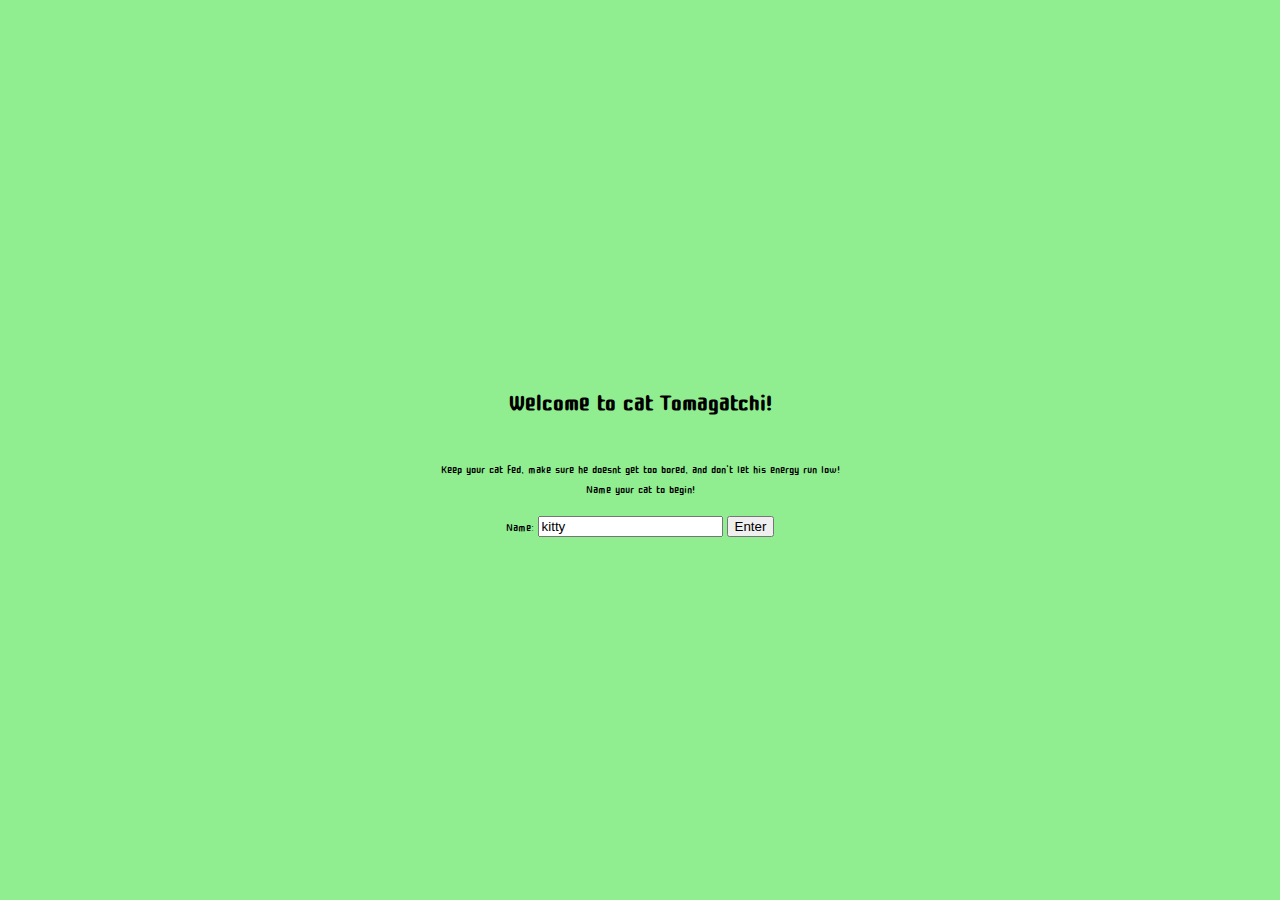
==== index.html @ 5c0f7102 "got the welcome page to display, need to figure out how to get it to fully disappear when the cats n" ====
<!DOCTYPE html>
<html lang="en">
<head>
    <meta charset="UTF-8">
    <meta http-equiv="X-UA-Compatible" content="IE=edge">
    <meta name="viewport" content="width=device-width, initial-scale=1.0">
    <title>Tamagotchi</title>
    
    <style>
        @import url('https://fonts.googleapis.com/css2?family=Cute+Font&display=swap');
        </style>
<link rel = 'stylesheet' href ='style.css'>
<script src="script.js" async defer></script>
</head>
<body>
    <div class="welcome-page">
        <h1>Welcome to cat Tomagatchi!</h1>
        <p>Keep your cat fed, make sure he doesnt get too bored, and don't let his energy run low!
        <br>
        Name your cat to begin!
        </p>
        <form class ='welcome-start'>
            <label for ='name'>Name:</label>
            <input type='text' class ='catName' value ='kitty' required>
            <button class='gameStartButton' type ='submit'>Enter</button>
        </form>
    </div>

<main>

   
    <div class ='container1'>
        <div>
            <div id= 'counter'>0</div>

            <div id ='name-box'></div>
        </div>
    </div>

    <div class="container2">
        <div id ='stats-box'>
            <div class = 'stats-bar' id='hunger-bar' style='--width:20' data-label ='hunger'>
            </div>
            <br>
            <div class = 'stats-bar' id='bored-bar' style='--width:20' data-label ='boredom'>
                
            </div>
            <br>
            <div class = 'stats-bar' id='energy-bar' style='--width:100' data-label ='energy'>
                
            </div>




        </div>
        


        <div class = catContainer> 
           <div class ='cat'>
               <div class="catHead"></div> 
                <div class ='ear'></div>
                <div class="earInside"></div>
                <div class="eye"></div>
                <div class="mouth"> </div>
                <div class="nose"></div>
                <div class="tail"></div>
                <div class="body"></div>
                <div class="bubble"></div>
                </div>

           </div>

        </div>
    </div>



    <div class= 'container3'>
        <div id ='action-box'>
            <button class ='button'id='feed'><img src ='images/foodbowl.png'> </br>feed</button>
            <button class ='button' id ='play'><img src ='images/yarn.png'><br>play</button>
            <button class ='button' id ='sleep'><img src ='images/catbed.png'><br>sleep</button>
    
          
        </div>
    </div>



</main>
</body>
</html>
---- style.css ----
body {
    background-color: lightgreen;
    font-family: 'Cute Font', cursive;

}


.container1 div{
display:flex;
justify-content: space-around;
}

.container2 {
    background-color: lightgreen;
    display: flex;
    position:relative;
    width: 100%;
    height: 500px;
    align-items: center;
}

.container3 div {
    display: flex;
    padding: 2%;
    position:absolute;
    bottom: 10%;
    justify-content: space-around;
    width:100%;
    height:130px;
}

/* #welcome {
    text-align: center;
   border-style: dashed;
   padding-left: 10%;
   padding-right: 10%;
    /* position: absolute; */
    /* top: 20%; */
    /* left: 30%; */
    /* font-size: 150px;
    background-color: pink;
    border-radius: 5%;
} */

/* #play-button {
    padding-left: 10%;
    padding-right: 10%;
    text-align: center;
    margin-top: 50px;
    background-color: lightgray;
    font-size: 50px;
    font-family: 'Cute Font', cursive;
    border-style: solid;
    border-radius: 3%;
} */



#age {
    flex: 2;
}

#name-box {
    flex: 3;
}

/* ----------start of cat-------------------- */


.cat {
    position: absolute;
    bottom: 30%;
    right: 35%;
    
}

.catHead {
    background-color: #f19b1a;
    height: 70px;
    width: 80px;
    border-radius: 80px 80px 80px 80px;
    position: absolute;
    bottom: 100px;
    right: 90px;
}


.ear {
    height: 18px;
    width: 15px;
    background-color: #f19b1a;
    position: absolute;
    bottom: 164px;
    right: 135px;
    border-radius: 10px 25px 0 0;
    box-shadow: 30px 0 #f19b1a;
}

.earInside {
    height: 11px;
    width: 9px;
    background-color: white;
    position: absolute;
    bottom: 168px;
    right: 138px;
    border-radius: 10px 25px 20px 10px;
    box-shadow: 30px 0 white;
}

.eye,
.eye:before {
    height: 7px;
    width: 10px;
    border: 1px solid #2c2c2c;
    position: absolute;
    border-radius: 50%;
    background-color: black;
    box-shadow: 30px 0 black;
}

.eye {
    bottom: 135px;
    right: 140px;
}


.nose {
    background-color: #ffffff;
    height: 12px;
    width: 12px;
    border-radius: 50%;
    position: absolute;
    bottom: 120px;
    right: 130px;
    box-shadow: 12px 0 white;
}

.nose:before {
    content: '';
    width: 12px;
    height: 8px;
    position: absolute;
    background-color: white;
    left: 6px;

}

.nose:after {
    content: "";
    position: absolute;
    height: 0;
    width: 0;
    border-top: 8px solid #f19b1a;
    border-left: 5px solid transparent;
    border-right: 5px solid transparent;
    bottom: 7px;
    left: 6px;
}

.mouth {
    background-color: lightpink;
    height: 15px;
    width: 17px;
    position: absolute;
    border-radius: 0 0 5px 5px;
    bottom: 115px;
    right: 122px;
    animation: mouth-move 2s infinite;
    transform-origin: top;
}

@keyframes mouth-move {
    50% {
        transform: scaleY(0.9);
    }
}

.body {
    background-color: #f19b1a;
    height: 110px;
    width: 110px;
    position: absolute;
    right: 75px;
    bottom: 0;
    border-radius: 60px 60px 0 0;
    animation: breath 8s infinite ;
    transform-origin: bottom;
}

@keyframes breath {
    100% {
        transform: scale(0.9, 1.0);
        /* transform: scaleX(0.9); */
    }
}


.tail {
    background-color: darkorange;
    height: 20px;
    width: 100px;
    position: absolute;
    right: 150px;
    bottom: 0;
    border-radius: 20px 0 0 20px;
}


.body:before {
    content: '';
    position: absolute;
    background-color: white;
    height: 12px;
    width: 30px;
    border-radius: 6px;
    bottom: 0;
    left: 22px;
    box-shadow: 45px 0 white;
}

/* .bubble {
    height: 20px;
    width: 20px;
    background-color: rgba(255,255,255,0.4);
    position: absolute;
    left: 65px;
    top: 20px;
    border-radius: 50px 50px 50px 5px;
    animation: bubble-scale 2s infinite;
} */

/* @keyframes bubble-scale {
    50% {
        transform: scale(1.6)
    }
    
} */
/* ---------end of cat-------------------- */


#stats-box {
    flex: 2;
    border-color: pink;
}

#action-box img{
    width:100%;
    max-width:100px;
}



/* .stats-bar {
    background-color:pink;
    border: 4px;
    border-style: solid;
    border-radius: 15px;
    text-align: center;

} */


.button {
    background-color: Transparent;
    /* background-repeat:no-repeat; */
    border: none;  
}


*, *::before, *::after {
    box-sizing: border-box;
}

body {
    padding: 0;
    margin: 0;
}

#hunger-bar {
    position: relative;
    width: 400px;
    height: 2em;
    background-color: grey;
    border-radius: 1.5em;
    color: white;
    
}

#hunger-bar::before{
    content: attr(data-label);
    display: flex;
    align-items: center;
    position: absolute;
    left: .13em;
    top: .13em;
    bottom: .3em;
    width: calc(var(--width, 0) * 1%); 
    min-width: .1rem;
    max-width: calc(100% - .3em);
    background-color: pink;
    border-radius: 1.5em;
    padding: .4em;
    font-size: 30px;
}


#bored-bar {
    position: relative;
    width: 400px;
    height: 2em;
    background-color: grey;
    border-radius: 1.5em;
    color:white;
}

#bored-bar::before{
    content: attr(data-label);
    display: flex;
    align-items: center;
    position: absolute;
    left: .13em;
    top: .13em;
    bottom: .3em;
    width: calc(var(--width, 0) * 1%); 
    min-width: 2rem;
    max-width: calc(100% - .3em);
    background-color: pink;
    border-radius: 1.5em;
    padding: .4em;
    font-size: 30px;
}

#energy-bar {
    position: relative;
    width: 400px;
    height: 2em;
    background-color: grey;
    border-radius: 1.5em;
    color:white;
}

#energy-bar::before{
    content: attr(data-label);
    display: flex;
    align-items: center;
    position: absolute;
    left: .13em;
    top: .13em;
    bottom: .3em;
    width: calc(var(--width, 0) * 1%); 
    /* min-width: .01rem; */
    max-width: calc(100% - .3em);
    background-color: pink;
    border-radius: 1.5em;
    padding: .4em;
    font-size: 30px;
}


/* .stats-bar::after{
    content: 'full';
    display: flex;
    align-items: center;
    position: absolute;
    left: 10em;
    top: .5em;
    bottom: .5em;
    font-size: 30px;
} */



#counter {
    background-color: pink;
    display: flex;
    border-radius: 20%;
    width: 100px;
    height: 100px;
    font-size: 6em;
    align-items: center;
    border-style: solid;
    border-color: grey;
    margin-left: 120px;
    margin-top: 30px;
}


.welcome-page {
    position: absolute;
    z-index: 1;
    height: 100%;
    width:100%;
    display: flex;
    flex-direction: column;
    justify-content: center;
    background-color: lightgreen;
    text-align: center;
}
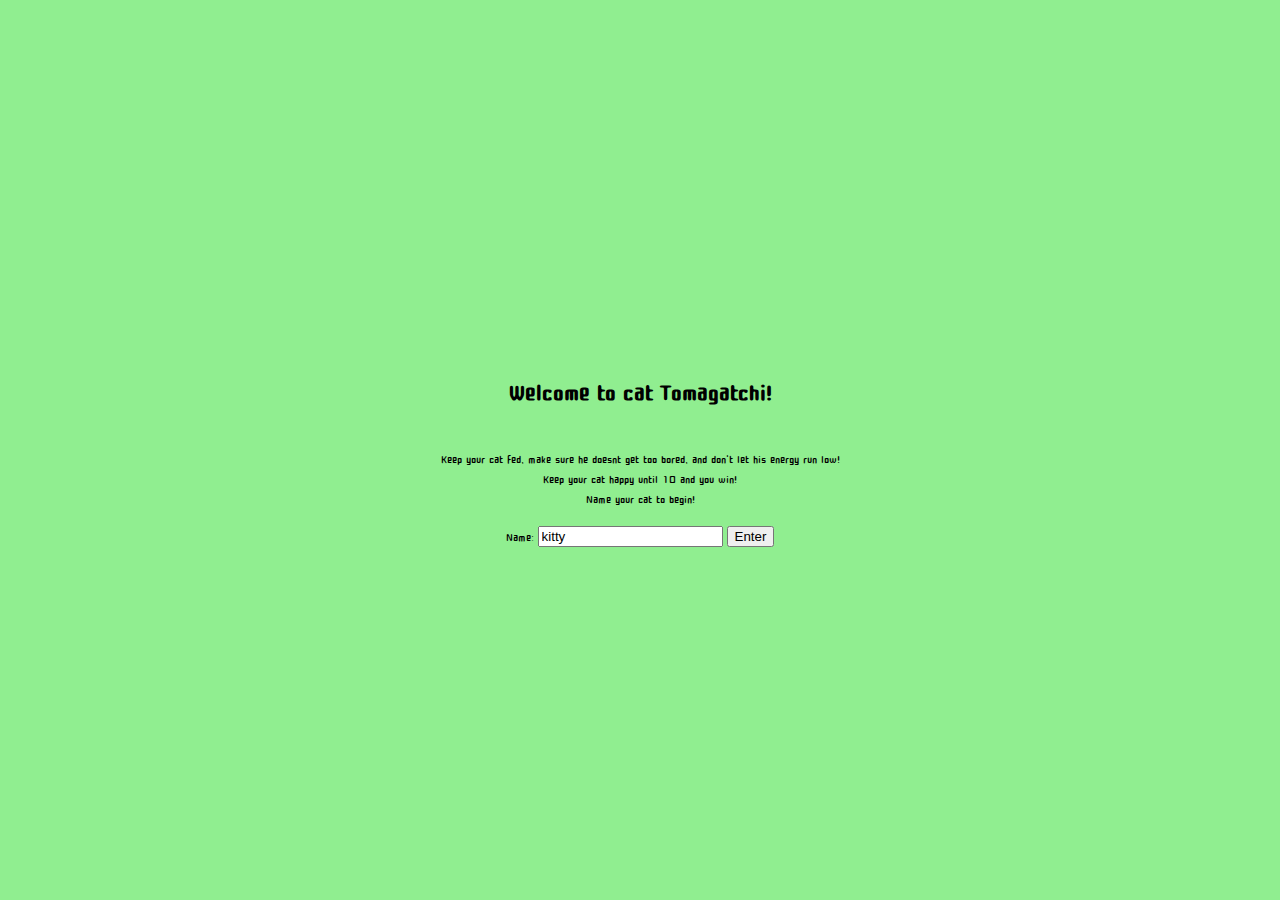
==== commit 1cb8626b: "added some css to name" ====
--- a/index.html
+++ b/index.html
@@ -5,7 +5,9 @@
     <meta http-equiv="X-UA-Compatible" content="IE=edge">
     <meta name="viewport" content="width=device-width, initial-scale=1.0">
     <title>Tamagotchi</title>
-    
+
+    <script src="https://code.jquery.com/jquery-3.6.0.slim.js" integrity="sha256-HwWONEZrpuoh951cQD1ov2HUK5zA5DwJ1DNUXaM6FsY=" crossorigin="anonymous"></script>
+
     <style>
         @import url('https://fonts.googleapis.com/css2?family=Cute+Font&display=swap');
         </style>
@@ -13,18 +15,36 @@
 <script src="script.js" async defer></script>
 </head>
 <body>
-    <div class="welcome-page">
+   <div class="welcome-page">
         <h1>Welcome to cat Tomagatchi!</h1>
-        <p>Keep your cat fed, make sure he doesnt get too bored, and don't let his energy run low!
+        <p>Keep your cat fed, make sure he doesnt get too bored, and don't let his energy run low!<br>
+        Keep your cat happy until 10 and you win!
         <br>
         Name your cat to begin!
         </p>
         <form class ='welcome-start'>
             <label for ='name'>Name:</label>
-            <input type='text' class ='catName' value ='kitty' required>
-            <button class='gameStartButton' type ='submit'>Enter</button>
+            <input type='text' id ='catName' value='kitty' required></label>
+            <button class='gameStartButton' type ='button'>Enter</button>
         </form>
     </div>
+
+
+    <!-- <div class="loser-page">
+        <h1>Oh, no! Your cat ran away!</h1>
+        <p>You couldn't keep up with his needs. Do you want adopt another and try again? </p>
+        <br>
+        Click enter to try again!
+        <button class='gameStartButton' type ='button'>Enter</button>
+    </div>
+
+    <div class="winner-page">
+        <h1> Yay!! You kept your cat happy for 10 good years! </h1>
+        <p>Since you're such a good cat owner, you can adopt another cat. 
+        Click enter to play again! </p>
+        <button class='gameStartButton' type ='button'>Enter</button>
+
+    </div>  -->
 
 <main>
 
@@ -33,7 +53,7 @@
         <div>
             <div id= 'counter'>0</div>
 
-            <div id ='name-box'></div>
+            <div id ='name-box'>name placeholder</div>
         </div>
     </div>
 
--- a/style.css
+++ b/style.css
@@ -56,14 +56,38 @@
 } */
 
 
-
+/* 
 #age {
+    margin-left: 10px;
+} */
+
+#name-box {
     flex: 2;
-}
-
-#name-box {
-    flex: 3;
-}
+    font-size: 6em;
+    border-style: solid;
+    margin: 10px 10px 0 30px;
+    background-color: pink;
+    border-radius: 1em;
+    border-color: grey;
+    position: relative;
+}
+
+
+#counter {
+    background-color: pink;
+    display: flex;
+    border-radius: 20%;
+    width: 100px;
+    height: 100px;
+    font-size: 6em;
+    align-items: center;
+    border-style: solid;
+    border-color: grey;
+    margin-left: 80px;
+    margin-top: 30px;
+    margin-right: 20px;
+}
+
 
 /* ----------start of cat-------------------- */
 
@@ -358,32 +382,8 @@
 }
 
 
-/* .stats-bar::after{
-    content: 'full';
-    display: flex;
-    align-items: center;
-    position: absolute;
-    left: 10em;
-    top: .5em;
-    bottom: .5em;
-    font-size: 30px;
-} */
-
-
-
-#counter {
-    background-color: pink;
-    display: flex;
-    border-radius: 20%;
-    width: 100px;
-    height: 100px;
-    font-size: 6em;
-    align-items: center;
-    border-style: solid;
-    border-color: grey;
-    margin-left: 120px;
-    margin-top: 30px;
-}
+
+
 
 
 .welcome-page {
@@ -397,4 +397,29 @@
     background-color: lightgreen;
     text-align: center;
 }
-
+/* 
+.loser-page {
+    position: absolute;
+    /* z-index: 1;
+    height: 100%;
+    width:100%;
+    display: flex;
+    flex-direction: column;
+    justify-content: center;
+    background-color: lightgreen;
+    text-align: center;
+}
+*/
+
+
+.winner-page {
+    position: absolute;
+    /* z-index: 1; */
+    height: 100%;
+    width:100%;
+    display: flex;
+    flex-direction: column;
+    justify-content: center;
+    background-color: lightgreen;
+    text-align: center;
+} */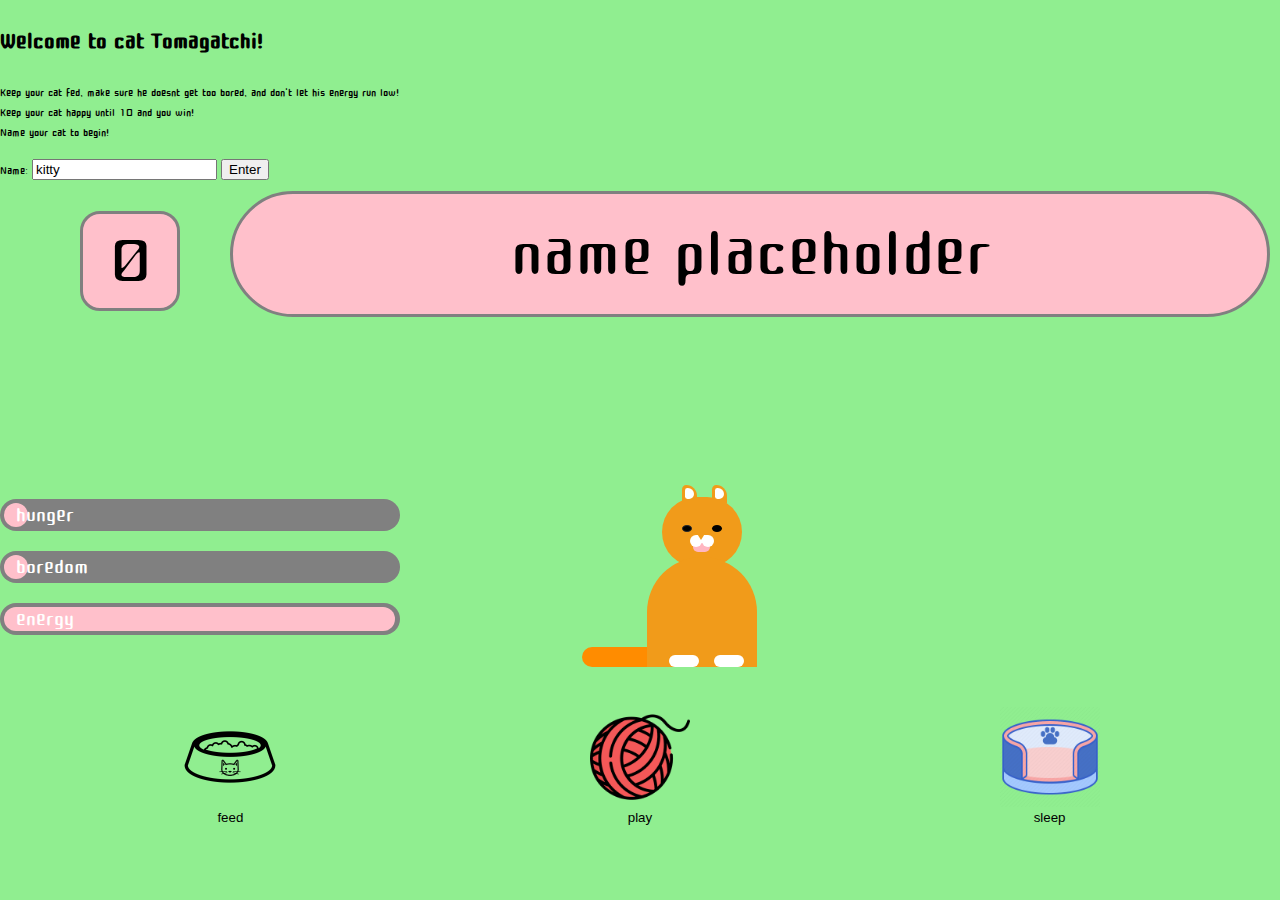
==== commit e1e31b2e: "stopped using pseudo elements as the DOM cannot access those, used Span instead, now the progress ba" ====
--- a/index.html
+++ b/index.html
@@ -60,14 +60,17 @@
     <div class="container2">
         <div id ='stats-box'>
             <div class = 'stats-bar' id='hunger-bar' style='--width:20' data-label ='hunger'>
-            </div>
+                <span id ='hunger-bar-progress'>hunger</span>
+            </div> 
             <br>
             <div class = 'stats-bar' id='bored-bar' style='--width:20' data-label ='boredom'>
-                
+                <span id ='bored-bar-progress'>boredom</span>
+
             </div>
             <br>
             <div class = 'stats-bar' id='energy-bar' style='--width:100' data-label ='energy'>
-                
+                <span id ='energy-bar-progress'>energy</span>
+
             </div>
 
 
--- a/style.css
+++ b/style.css
@@ -311,7 +311,7 @@
     
 }
 
-#hunger-bar::before{
+/* #hunger-bar::before{
     content: attr(data-label);
     display: flex;
     align-items: center;
@@ -326,8 +326,41 @@
     border-radius: 1.5em;
     padding: .4em;
     font-size: 30px;
-}
-
+} */
+
+/* #hunger-bar::before{
+    content: attr(data-label);
+    display: flex;
+    align-items: center;
+    position: absolute;
+    left: .13em;
+    top: .13em;
+    bottom: .3em;
+    width: 1%; 
+    min-width: .1rem;
+    max-width: calc(100% - .3em);
+    background-color: pink;
+    border-radius: 1.5em;
+    padding: .4em;
+    font-size: 30px;
+} */
+
+#hunger-bar-progress{
+    display: flex;
+    align-items: center;
+    position: absolute;
+    left: .13em;
+    top: .13em;
+    bottom: .3em;
+    width: 0%; 
+    min-width: .1rem;
+    max-width: calc(100% - .3em);
+    background-color: pink;
+    border-radius: 1.5em;
+    padding: .4em;
+    font-size: 30px;
+    font-color: black;
+}
 
 #bored-bar {
     position: relative;
@@ -338,16 +371,15 @@
     color:white;
 }
 
-#bored-bar::before{
-    content: attr(data-label);
+#bored-bar-progress{
     display: flex;
     align-items: center;
     position: absolute;
     left: .13em;
     top: .13em;
     bottom: .3em;
-    width: calc(var(--width, 0) * 1%); 
-    min-width: 2rem;
+    width: 0%; 
+    min-width: .1rem;
     max-width: calc(100% - .3em);
     background-color: pink;
     border-radius: 1.5em;
@@ -364,15 +396,14 @@
     color:white;
 }
 
-#energy-bar::before{
-    content: attr(data-label);
+#energy-bar-progress{
     display: flex;
     align-items: center;
     position: absolute;
     left: .13em;
     top: .13em;
     bottom: .3em;
-    width: calc(var(--width, 0) * 1%); 
+    width: 100%; 
     /* min-width: .01rem; */
     max-width: calc(100% - .3em);
     background-color: pink;
@@ -385,7 +416,7 @@
 
 
 
-
+/* 
 .welcome-page {
     position: absolute;
     z-index: 1;
@@ -396,7 +427,7 @@
     justify-content: center;
     background-color: lightgreen;
     text-align: center;
-}
+} */
 /* 
 .loser-page {
     position: absolute;
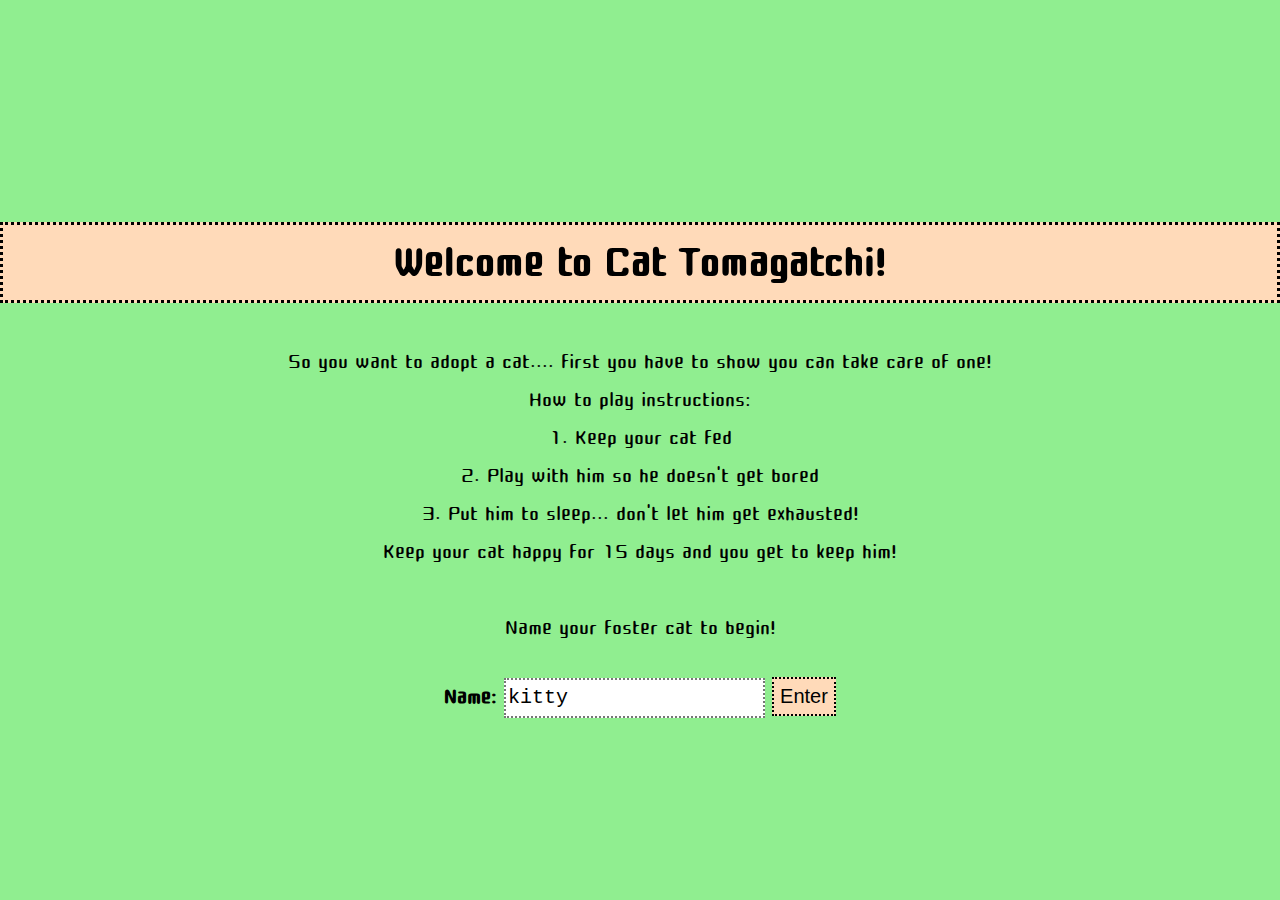
==== commit 6d5bffe8: "cleaned up some code and adding more css" ====
--- a/index.html
+++ b/index.html
@@ -16,11 +16,18 @@
 </head>
 <body>
    <div class="welcome-page">
-        <h1>Welcome to cat Tomagatchi!</h1>
-        <p>Keep your cat fed, make sure he doesnt get too bored, and don't let his energy run low!<br>
-        Keep your cat happy until 10 and you win!
+        <h1>Welcome to Cat Tomagatchi!</h1>
+        <p>So you want to adopt a cat.... first you have to show you can take care of one!
         <br>
-        Name your cat to begin!
+        <span id ='instructions'>How to play instructions: <br>
+        1. Keep your cat fed<br>
+        2. Play with him so he doesn't get bored<br>
+        3. Put him to sleep... don't let him get exhausted!<br>
+        </span>
+        Keep your cat happy for 15 days and you get to keep him!
+        <br>
+        <br>
+        Name your foster cat to begin!
         </p>
         <form class ='welcome-start'>
             <label for ='name'>Name:</label>
@@ -30,27 +37,34 @@
     </div>
 
 
-    <!-- <div class="loser-page">
+
+    
+    <div class="loser-page">
+        <form class ='play-again'>
         <h1>Oh, no! Your cat ran away!</h1>
-        <p>You couldn't keep up with his needs. Do you want adopt another and try again? </p>
+        <p>You couldn't keep up with his needs. Do you want foster another and try again? </p>
         <br>
         Click enter to try again!
-        <button class='gameStartButton' type ='button'>Enter</button>
+        <button class='playAgainButton' type ='button'>Play again!</button>
+        </form>
     </div>
 
     <div class="winner-page">
-        <h1> Yay!! You kept your cat happy for 10 good years! </h1>
-        <p>Since you're such a good cat owner, you can adopt another cat. 
-        Click enter to play again! </p>
-        <button class='gameStartButton' type ='button'>Enter</button>
+        <form class ='play-again'>
+        <h1> Yay!! You kept your foster cat happy for 15 days! </h1>
+        <p>Since you took such good care of your kitty, you can foster another! <br>
+        Click to foster another cat! </p>
+        <button class='playAgainButton' type ='button'>Play again!</button>
+    </form>
+    </div>
 
-    </div>  -->
 
 <main>
 
    
     <div class ='container1'>
         <div>
+            <div class ='counterTitle'>days</div>
             <div id= 'counter'>0</div>
 
             <div id ='name-box'>name placeholder</div>
@@ -58,20 +72,25 @@
     </div>
 
     <div class="container2">
-        <div id ='stats-box'>
-            <div class = 'stats-bar' id='hunger-bar' style='--width:20' data-label ='hunger'>
-                <span id ='hunger-bar-progress'>hunger</span>
-            </div> 
+     
+        <div id ='stats'>
+
+            <div class = 'stats-box'>
+                <div class = 'stats-bar' id='hunger-bar'>
+                    hunger
+                
+                </div> </div>
+
             <br>
-            <div class = 'stats-bar' id='bored-bar' style='--width:20' data-label ='boredom'>
-                <span id ='bored-bar-progress'>boredom</span>
-
-            </div>
+            <div class = 'stats-box'>
+                <div class = 'stats-bar' id='bored-bar' >
+                    boredom
+            </div></div>
             <br>
-            <div class = 'stats-bar' id='energy-bar' style='--width:100' data-label ='energy'>
-                <span id ='energy-bar-progress'>energy</span>
-
-            </div>
+            <div class = 'stats-box'>
+                <div class = 'stats-bar' id='energy-bar' >
+                    energy
+            </div></div>
 
 
 
@@ -83,6 +102,7 @@
         <div class = catContainer> 
            <div class ='cat'>
                <div class="catHead"></div> 
+               <div class="whisker"></div>
                 <div class ='ear'></div>
                 <div class="earInside"></div>
                 <div class="eye"></div>
--- a/style.css
+++ b/style.css
@@ -1,8 +1,9 @@
 
 body {
-    background-color: lightgreen;
+    /* background-color: lightgreen; */
     font-family: 'Cute Font', cursive;
-
+    background-image: url("images/background.jpeg");
+    background-size: cover;
 }
 
 
@@ -12,7 +13,8 @@
 }
 
 .container2 {
-    background-color: lightgreen;
+    left: 20px;
+    /* background-color: lightgreen; */
     display: flex;
     position:relative;
     width: 100%;
@@ -61,33 +63,40 @@
     margin-left: 10px;
 } */
 
+
 #name-box {
     flex: 2;
-    font-size: 6em;
-    border-style: solid;
+    display: flex;
+    font-size: 4em;
+    border-style: dotted;
     margin: 10px 10px 0 30px;
-    background-color: pink;
-    border-radius: 1em;
+    background-color:peachpuff;
+    /* border-radius: 1em; */
     border-color: grey;
-    position: relative;
+    height:80px;
+    margin-top: .5em;
 }
 
 
 #counter {
-    background-color: pink;
-    display: flex;
-    border-radius: 20%;
-    width: 100px;
-    height: 100px;
+    background-color:peachpuff;
+    display: flex;
+    /* border-radius: 20%; */
+    /* width: px; */
+    height: 80px;
+    width:80px;
     font-size: 6em;
     align-items: center;
-    border-style: solid;
+    border-style: dotted;
     border-color: grey;
     margin-left: 80px;
     margin-top: 30px;
     margin-right: 20px;
 }
 
+.days {
+    
+}
 
 /* ----------start of cat-------------------- */
 
@@ -230,7 +239,7 @@
     border-radius: 20px 0 0 20px;
 }
 
-
+/* 
 .body:before {
     content: '';
     position: absolute;
@@ -241,7 +250,7 @@
     bottom: 0;
     left: 22px;
     box-shadow: 45px 0 white;
-}
+} */
 
 /* .bubble {
     height: 20px;
@@ -263,73 +272,57 @@
 /* ---------end of cat-------------------- */
 
 
-#stats-box {
-    flex: 2;
-    border-color: pink;
-}
+
 
 #action-box img{
     width:100%;
     max-width:100px;
 }
 
-
-
-/* .stats-bar {
-    background-color:pink;
-    border: 4px;
-    border-style: solid;
-    border-radius: 15px;
-    text-align: center;
-
-} */
-
-
-.button {
-    background-color: Transparent;
-    /* background-repeat:no-repeat; */
-    border: none;  
-}
-
-
-*, *::before, *::after {
-    box-sizing: border-box;
-}
-
-body {
-    padding: 0;
-    margin: 0;
-}
-
-#hunger-bar {
+.stats-box{
     position: relative;
     width: 400px;
     height: 2em;
     background-color: grey;
     border-radius: 1.5em;
     color: white;
-    
-}
-
-/* #hunger-bar::before{
-    content: attr(data-label);
+
+}
+
+.stats-bar {
     display: flex;
     align-items: center;
-    position: absolute;
-    left: .13em;
-    top: .13em;
-    bottom: .3em;
-    width: calc(var(--width, 0) * 1%); 
-    min-width: .1rem;
+    padding: .4em;
+    font-size: 30px;
+    border-style: solid 0.1px;
+    width: 400px;
+    height: .8em !important;
+    min-width: .05rem;
     max-width: calc(100% - .3em);
+    border-radius: 1.5em;
+    color: white; 
+    width: 0%;
+    height: 100%;
     background-color: pink;
-    border-radius: 1.5em;
-    padding: .4em;
-    font-size: 30px;
-} */
-
-/* #hunger-bar::before{
-    content: attr(data-label);
+    position: absolute;
+    top: 4px;
+    left: 4px;
+
+    position: absolute;
+  
+}
+
+#hunger-bar {
+    bottom: 10px;
+}
+
+/* #bar-text {
+    font-size: 36px;
+
+
+} */
+
+/* #hunger-bar-progress{
     display: flex;
     align-items: center;
     position: absolute;
@@ -345,78 +338,64 @@
     font-size: 30px;
 } */
 
-#hunger-bar-progress{
-    display: flex;
-    align-items: center;
-    position: absolute;
-    left: .13em;
-    top: .13em;
-    bottom: .3em;
-    width: 0%; 
-    min-width: .1rem;
-    max-width: calc(100% - .3em);
-    background-color: pink;
-    border-radius: 1.5em;
-    padding: .4em;
-    font-size: 30px;
-    font-color: black;
-}
-
-#bored-bar {
-    position: relative;
-    width: 400px;
-    height: 2em;
-    background-color: grey;
-    border-radius: 1.5em;
-    color:white;
-}
-
-#bored-bar-progress{
-    display: flex;
-    align-items: center;
-    position: absolute;
-    left: .13em;
-    top: .13em;
-    bottom: .3em;
-    width: 0%; 
-    min-width: .1rem;
-    max-width: calc(100% - .3em);
-    background-color: pink;
-    border-radius: 1.5em;
-    padding: .4em;
-    font-size: 30px;
-}
-
-#energy-bar {
-    position: relative;
-    width: 400px;
-    height: 2em;
-    background-color: grey;
-    border-radius: 1.5em;
-    color:white;
-}
-
-#energy-bar-progress{
-    display: flex;
-    align-items: center;
-    position: absolute;
-    left: .13em;
-    top: .13em;
-    bottom: .3em;
-    width: 100%; 
-    /* min-width: .01rem; */
-    max-width: calc(100% - .3em);
-    background-color: pink;
-    border-radius: 1.5em;
-    padding: .4em;
-    font-size: 30px;
-}
-
-
-
-
-
-/* 
+
+.button {
+    background-color: Transparent;
+    /* background-repeat:no-repeat; */
+    border: none;  
+}
+
+
+*, *::before, *::after {
+    box-sizing: border-box;
+}
+
+body {
+    padding: 0;
+    margin: 0;
+}
+
+
+#energy-bar{ 
+    width: 100%; /* this starts at 100 because the cat starts with full energy */
+    max-width: calc(100% -.3em);
+}
+
+h1 {
+    border-style: dotted;
+    background-color: peachpuff;
+}
+
+p {
+    margin-top: 0px;
+}
+
+#catName {
+    height:2em;
+    border-style: dotted;
+    font-size: 20px;
+    font-family: 'Courier New', Courier, monospace;
+}
+
+.welcome-start {
+    font-size: 30px;
+    font-weight: bolder;
+}
+
+.gameStartButton {
+    font-size: 20px;;
+    border-style: dotted;
+    padding: .3em;
+    background-color: peachpuff;
+}
+
+.playAgainButton {
+    font-size: 20px;;
+    border-style: dotted;
+    padding: .3em;
+    background-color: peachpuff;
+}
+
 .welcome-page {
     position: absolute;
     z-index: 1;
@@ -427,30 +406,36 @@
     justify-content: center;
     background-color: lightgreen;
     text-align: center;
-} */
-/* 
+    font-size: 30px;
+}
+
+
 .loser-page {
     position: absolute;
-    /* z-index: 1;
+    z-index: 1;
     height: 100%;
     width:100%;
-    display: flex;
+    display: none;
     flex-direction: column;
     justify-content: center;
     background-color: lightgreen;
     text-align: center;
-}
-*/
+    font-size: 30px;
+
+}
+
 
 
 .winner-page {
     position: absolute;
-    /* z-index: 1; */
+    z-index: 1;
     height: 100%;
     width:100%;
-    display: flex;
+    display: none;
     flex-direction: column;
     justify-content: center;
     background-color: lightgreen;
     text-align: center;
-} */+    font-size: 30px;
+
+} ;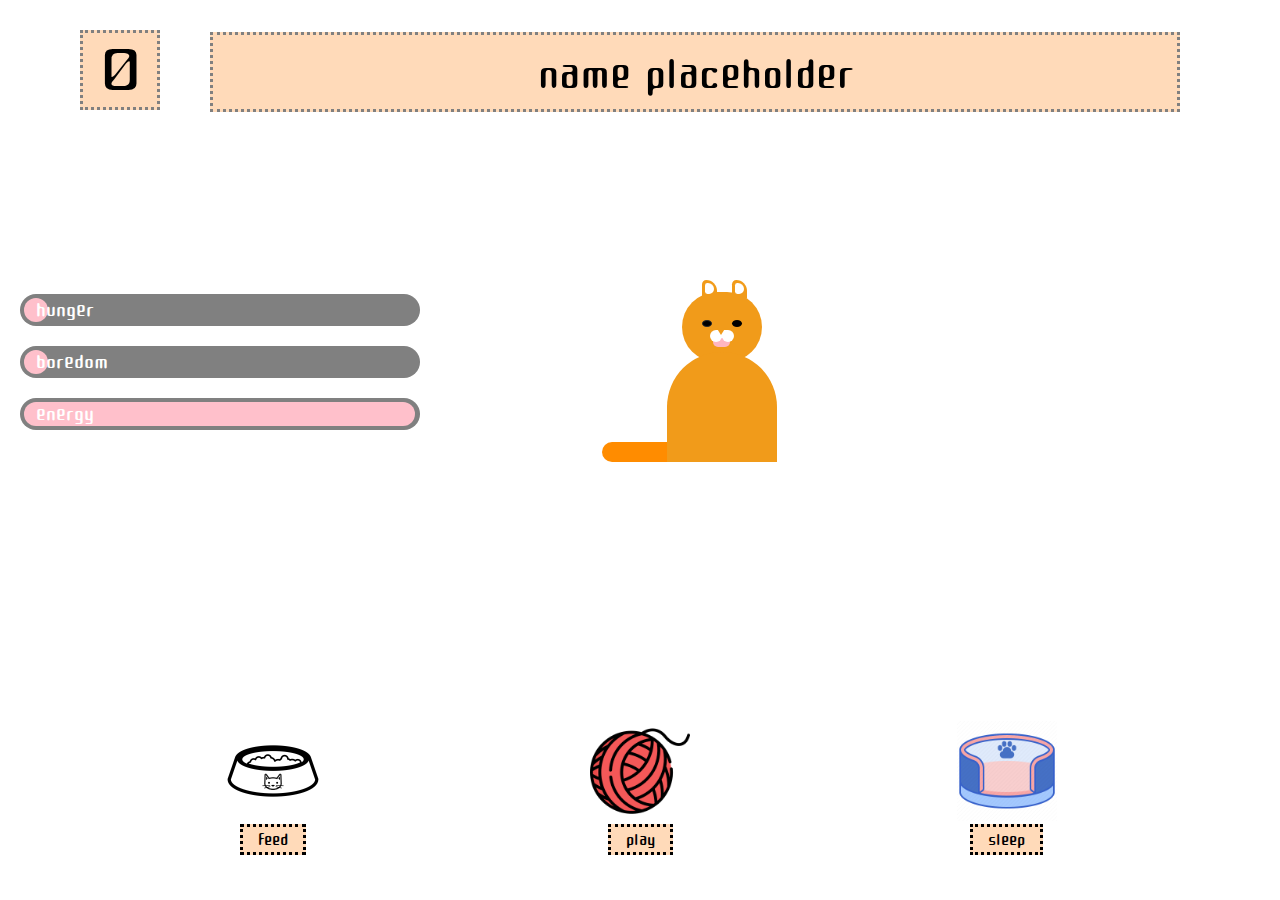
==== commit 0b0f744f: "made cat fade out function" ====
--- a/index.html
+++ b/index.html
@@ -15,7 +15,7 @@
 <script src="script.js" async defer></script>
 </head>
 <body>
-   <div class="welcome-page">
+   <!-- <div class="welcome-page">
         <h1>Welcome to Cat Tomagatchi!</h1>
         <p>So you want to adopt a cat.... first you have to show you can take care of one!
         <br>
@@ -34,7 +34,7 @@
             <input type='text' id ='catName' value='kitty' required></label>
             <button class='gameStartButton' type ='button'>Enter</button>
         </form>
-    </div>
+    </div> -->
 
 
 
@@ -64,7 +64,6 @@
    
     <div class ='container1'>
         <div>
-            <div class ='counterTitle'>days</div>
             <div id= 'counter'>0</div>
 
             <div id ='name-box'>name placeholder</div>
@@ -122,9 +121,12 @@
 
     <div class= 'container3'>
         <div id ='action-box'>
-            <button class ='button'id='feed'><img src ='images/foodbowl.png'> </br>feed</button>
-            <button class ='button' id ='play'><img src ='images/yarn.png'><br>play</button>
-            <button class ='button' id ='sleep'><img src ='images/catbed.png'><br>sleep</button>
+            <button class ='button'id='feed'><img src ='images/foodbowl.png'> </br>
+                <span id='actionText'>feed</span></button>
+            <button class ='button' id ='play'><img src ='images/yarn.png'><br>
+                <span id='actionText'>play</span></button>
+            <button class ='button' id ='sleep'><img src ='images/catbed.png'><br>
+                <span id='actionText'>sleep</span></button>
     
           
         </div>
--- a/style.css
+++ b/style.css
@@ -1,9 +1,13 @@
+html {
+    height: 100%
+}
 
 body {
     /* background-color: lightgreen; */
     font-family: 'Cute Font', cursive;
-    background-image: url("images/background.jpeg");
-    background-size: cover;
+    background-image: url("images/houseBackground.jpg");
+    background-size: 100% 100%;
+    /* background-repeat: no-repeat; */
 }
 
 
@@ -24,7 +28,7 @@
 
 .container3 div {
     display: flex;
-    padding: 2%;
+    padding: 7%;
     position:absolute;
     bottom: 10%;
     justify-content: space-around;
@@ -32,41 +36,11 @@
     height:130px;
 }
 
-/* #welcome {
-    text-align: center;
-   border-style: dashed;
-   padding-left: 10%;
-   padding-right: 10%;
-    /* position: absolute; */
-    /* top: 20%; */
-    /* left: 30%; */
-    /* font-size: 150px;
-    background-color: pink;
-    border-radius: 5%;
-} */
-
-/* #play-button {
-    padding-left: 10%;
-    padding-right: 10%;
-    text-align: center;
-    margin-top: 50px;
-    background-color: lightgray;
-    font-size: 50px;
-    font-family: 'Cute Font', cursive;
-    border-style: solid;
-    border-radius: 3%;
-} */
-
-
-/* 
-#age {
-    margin-left: 10px;
-} */
 
 
 #name-box {
     flex: 2;
-    display: flex;
+    /* display: inline; */
     font-size: 4em;
     border-style: dotted;
     margin: 10px 10px 0 30px;
@@ -74,7 +48,9 @@
     /* border-radius: 1em; */
     border-color: grey;
     height:80px;
+    width: 1em;
     margin-top: .5em;
+    margin-right: 100px;
 }
 
 
@@ -94,9 +70,7 @@
     margin-right: 20px;
 }
 
-.days {
-    
-}
+
 
 /* ----------start of cat-------------------- */
 
@@ -105,7 +79,14 @@
     position: absolute;
     bottom: 30%;
     right: 35%;
-    
+    /* animation: fadeOut 2s;
+  	opacity: 0; */
+}
+
+@keyframes fadeOut {
+    from {
+        opacity: 1;
+    }
 }
 
 .catHead {
@@ -279,6 +260,15 @@
     max-width:100px;
 }
 
+#actionText {
+    font-family: 'Cute Font', cursive;
+    border-style: dotted;
+    padding-right: 15px;
+    padding-left: 15px;
+    font-size: 25px;
+    background-color: peachpuff;
+
+}
 .stats-box{
     position: relative;
     width: 400px;
@@ -407,7 +397,7 @@
     background-color: lightgreen;
     text-align: center;
     font-size: 30px;
-}
+} 
 
 
 .loser-page {
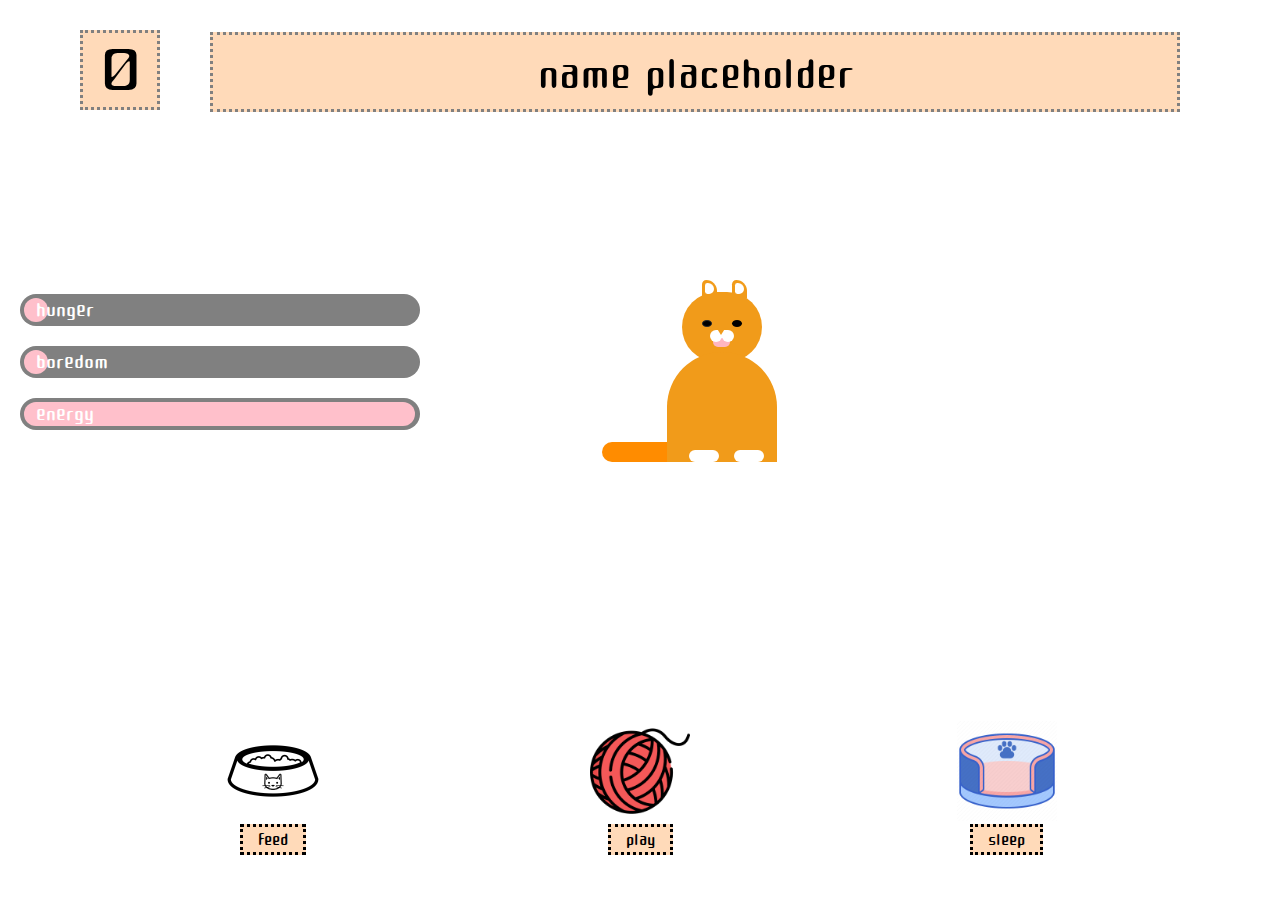
==== commit 47da4e94: "created transformed cat and transform cat from old cat to new cat function" ====
--- a/index.html
+++ b/index.html
@@ -112,7 +112,20 @@
                 <div class="bubble"></div>
                 </div>
 
-           </div>
+              
+                <div class ='cat2'>
+                 <div class="catHead2"></div> 
+                 <div class='ear2'></div>
+                 <div class="eye2"></div>
+                 <div class="mouth2"></div>
+                 <div class="nose2"></div>
+                 <div class="tail2"></div>
+                 <div class="body2"></div>
+                 <div class="bubble2"></div>
+                 </div>
+
+           </div> 
+
 
         </div>
     </div>
--- a/style.css
+++ b/style.css
@@ -81,12 +81,20 @@
     right: 35%;
     /* animation: fadeOut 2s;
   	opacity: 0; */
+
+    
 }
 
 @keyframes fadeOut {
     from {
         opacity: 1;
     }
+}
+
+@keyframes fadeIn{
+    from{
+        opacity: 1;
+    }    
 }
 
 .catHead {
@@ -202,10 +210,22 @@
     transform-origin: bottom;
 }
 
+.body:before {
+    content: '';
+    position: absolute;
+    background-color:white;
+    height: 12px;
+    width: 30px;
+    border-radius: 6px;
+    bottom: 0;
+    left: 22px;
+    box-shadow: 45px 0 white;
+}
+
 @keyframes breath {
     100% {
         transform: scale(0.9, 1.0);
-        /* transform: scaleX(0.9); */
+        transform: scaleX(0.9); 
     }
 }
 
@@ -219,9 +239,141 @@
     bottom: 0;
     border-radius: 20px 0 0 20px;
 }
-
-/* 
-.body:before {
+ 
+
+
+/* ---------end of cat-------------------- */
+
+/*-------- start of transformed cat----------- */
+
+.cat2 {
+    position: absolute;
+    bottom: 20%;
+    right: 35%;
+    display:none;
+}
+
+.catHead2 {
+    background-color: orange;
+    height: 65px;
+    width: 80px;
+    border-radius: 0 80px 80px 0;
+    position: absolute;
+    bottom: 60px;
+    right: 50px;
+}
+
+.ear2 {
+    height: 15px;
+    width: 15px;
+    background-color: orange;
+    position: absolute;
+    bottom: 123px;
+    right: 100px;
+    border-radius: 20px 0 0 0;
+    box-shadow: 25px 0 orange;
+}
+
+.eye2,
+
+.eye2:before {
+    height: 7px;
+    width: 10px;
+    border: 2px solid black;
+    position: absolute;
+    border-radius: 0 0 15px 15px;
+    border-top: none;
+}
+
+.eye2 {
+    bottom: 90px;
+    right: 100px;
+}
+
+.eye2:before {
+    content: '';
+    left: 30px;
+
+}
+
+.nose2 {
+    background-color: white;
+    height: 12px;
+    width: 12px;
+    border-radius: 50%;
+    position: absolute;
+    bottom: 75px;
+    right: 90px;
+    box-shadow: 12px 0 white;
+}
+
+.nose2:before {
+    content: '';
+    width:12px;
+    height: 8px;
+    position: absolute;
+    background-color: white;
+    left: 6px;
+}
+
+ .nose2:after{
+    content: '';
+    position: absolute;
+    height: 0;
+    width: 0;
+    border-top: 8px solid orange;
+    border-left: 5px solid transparent;
+    border-right: 5px solid transparent;
+    bottom: 7px;
+    left: 6px;
+} 
+
+.mouth2 {
+    background-color:pink;
+    height: 15px;
+    width: 17px;
+    position: absolute;
+    border-radius: 0 0 5px 5px;
+    bottom: 70px;
+    right: 82px;
+    animation: mouth-move2 2s infinite;
+}
+
+@keyframes mouth-move2 {
+    50% {
+        transform: scaleY(0.7)
+    }
+}
+
+.body2 {
+    background-color: orange;
+    height:90px;
+    width:140px;
+    position: absolute;
+    right: 110px;
+    bottom: 60px;
+    border-radius: 60px 60px 0 0;
+    animation: sleep2 2s infinite;
+    transform-origin: bottom right;
+}
+
+@keyframes sleep2 {
+    50% {
+        transform: scale(0.9,1.05);
+    }
+}
+
+.tail2 {
+    background-color:darkorange;
+    height: 20px;
+    width: 100px;
+    position: absolute;
+    right:200px;
+    bottom: 60px;
+    border-radius: 20px 0 0 20px;
+}
+
+.body2:before {
     content: '';
     position: absolute;
     background-color: white;
@@ -231,28 +383,28 @@
     bottom: 0;
     left: 22px;
     box-shadow: 45px 0 white;
-} */
-
-/* .bubble {
+}
+
+.bubble2 {
     height: 20px;
     width: 20px;
     background-color: rgba(255,255,255,0.4);
     position: absolute;
-    left: 65px;
-    top: 20px;
+    bottom: 80px;
+    right: 45px;
     border-radius: 50px 50px 50px 5px;
-    animation: bubble-scale 2s infinite;
-} */
-
-/* @keyframes bubble-scale {
-    50% {
-        transform: scale(1.6)
+    animation: bubble-scale2 2s infinite;
+}
+
+@keyframes bubble-scale2 {
+    50%{
+        transform: scale(1.6);
     }
     
-} */
-/* ---------end of cat-------------------- */
-
-
+}
+
+
+/*------end of transformed cat--------*/
 
 
 #action-box img{
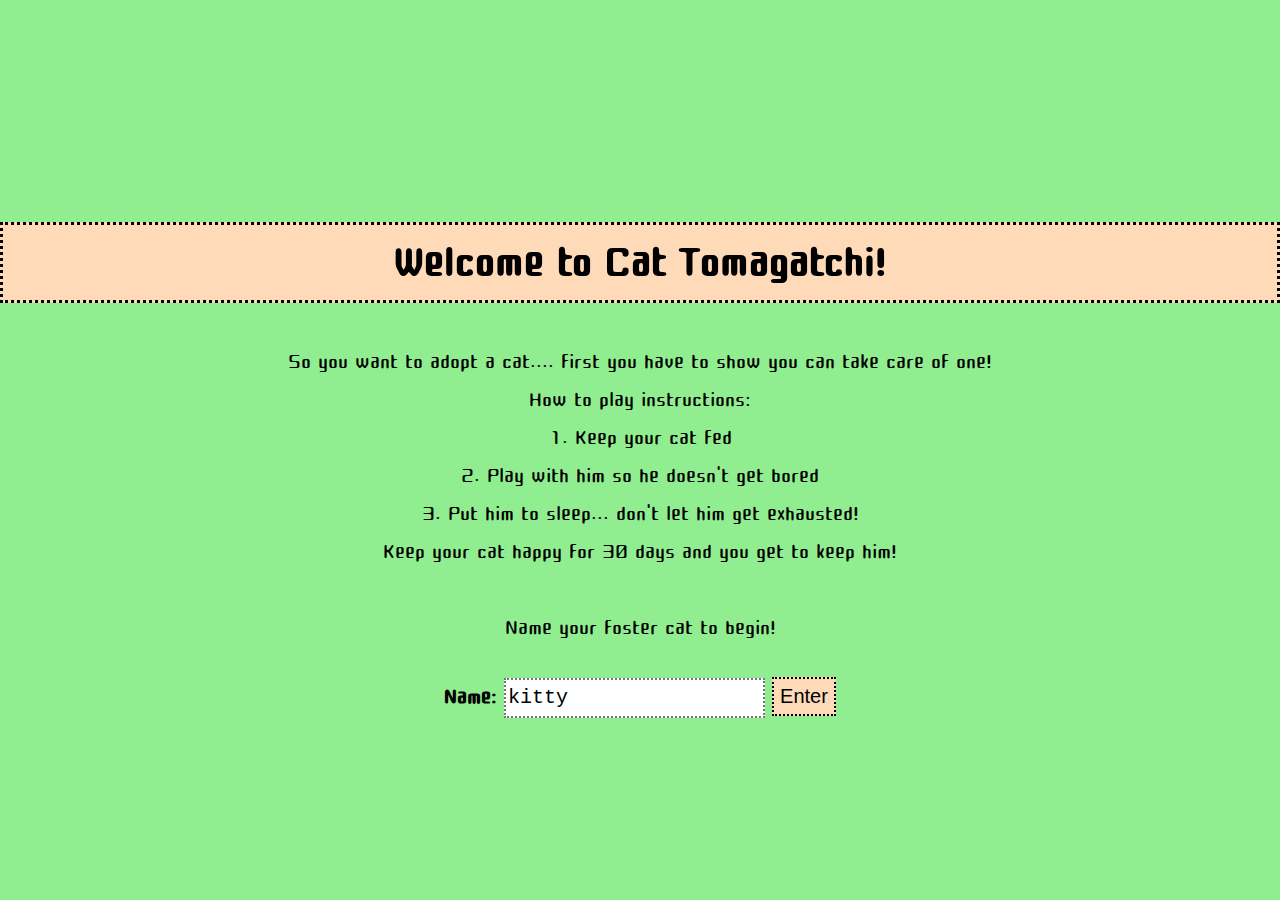
==== commit 96a497d1: "successfully transformed cat at 15 days" ====
--- a/index.html
+++ b/index.html
@@ -15,7 +15,7 @@
 <script src="script.js" async defer></script>
 </head>
 <body>
-   <!-- <div class="welcome-page">
+   <div class="welcome-page">
         <h1>Welcome to Cat Tomagatchi!</h1>
         <p>So you want to adopt a cat.... first you have to show you can take care of one!
         <br>
@@ -24,7 +24,7 @@
         2. Play with him so he doesn't get bored<br>
         3. Put him to sleep... don't let him get exhausted!<br>
         </span>
-        Keep your cat happy for 15 days and you get to keep him!
+        Keep your cat happy for 30 days and you get to keep him!
         <br>
         <br>
         Name your foster cat to begin!
@@ -34,7 +34,7 @@
             <input type='text' id ='catName' value='kitty' required></label>
             <button class='gameStartButton' type ='button'>Enter</button>
         </form>
-    </div> -->
+    </div>
 
 
 
